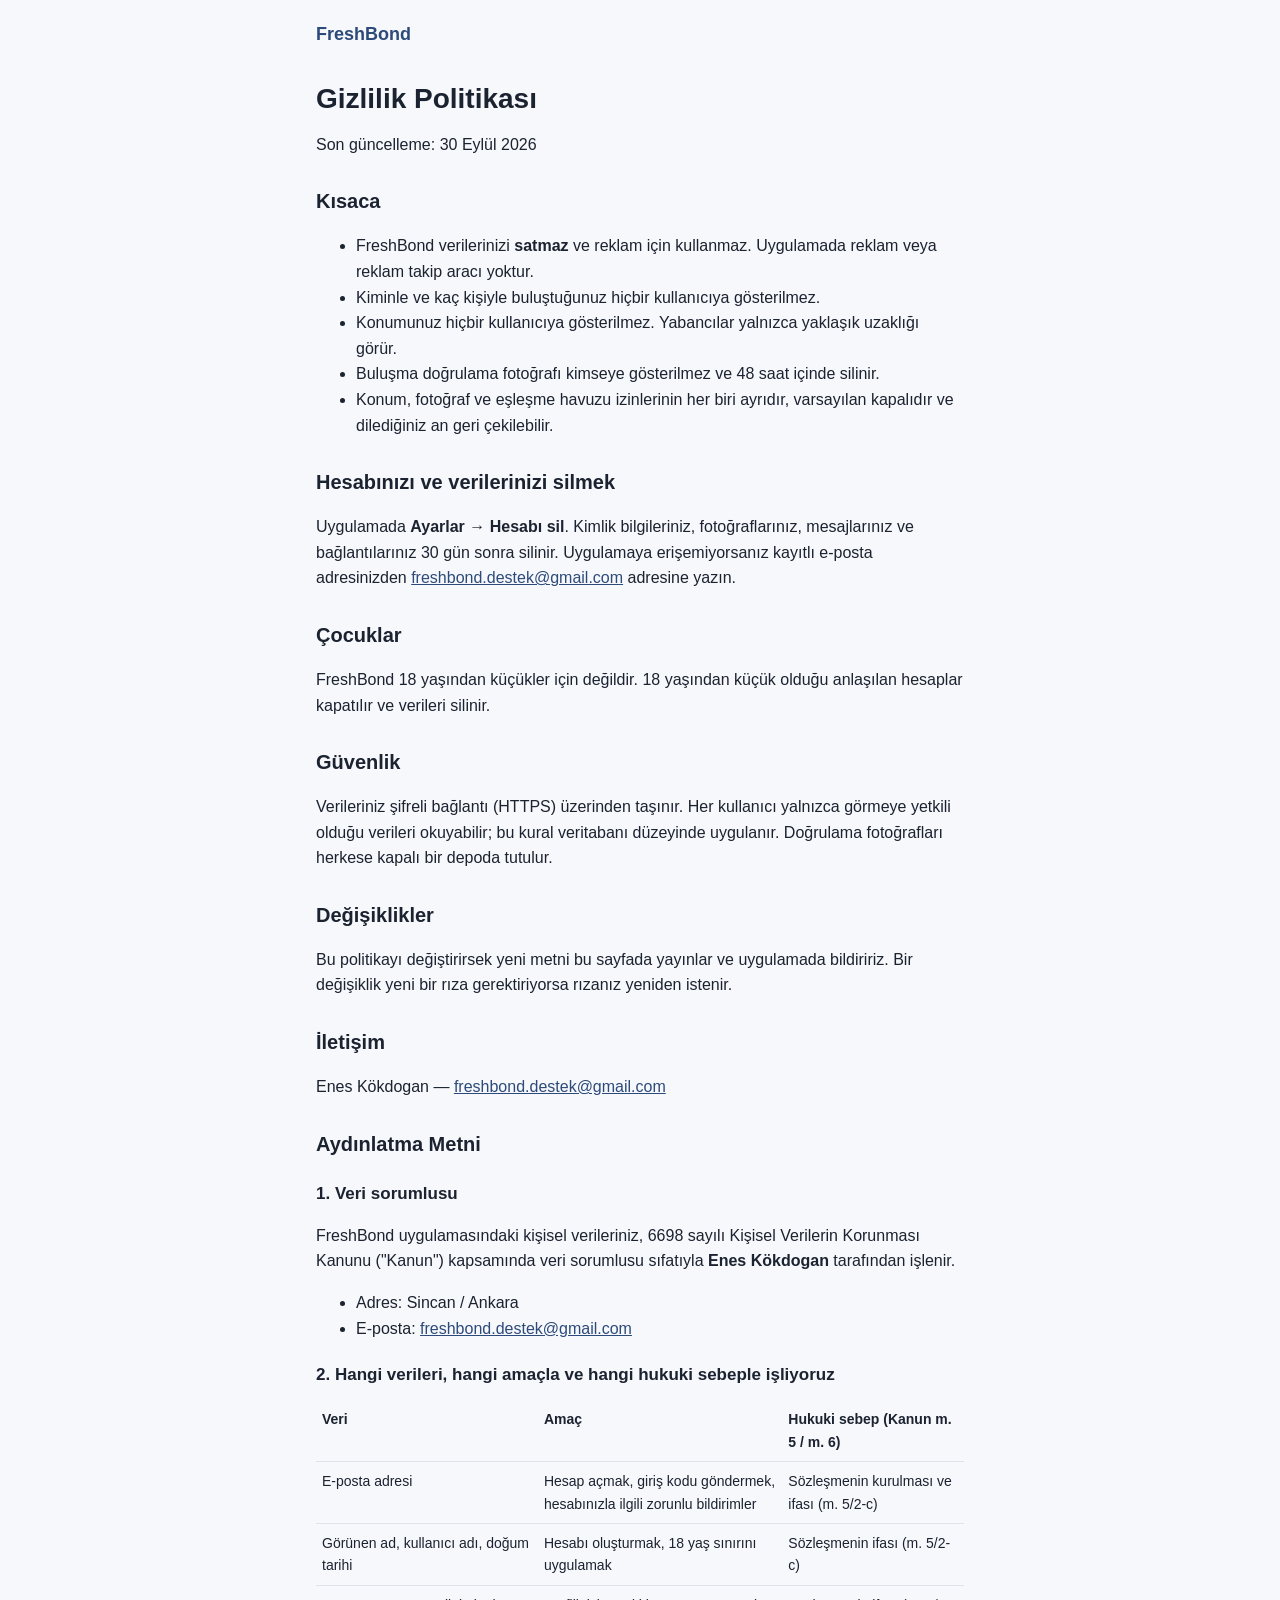
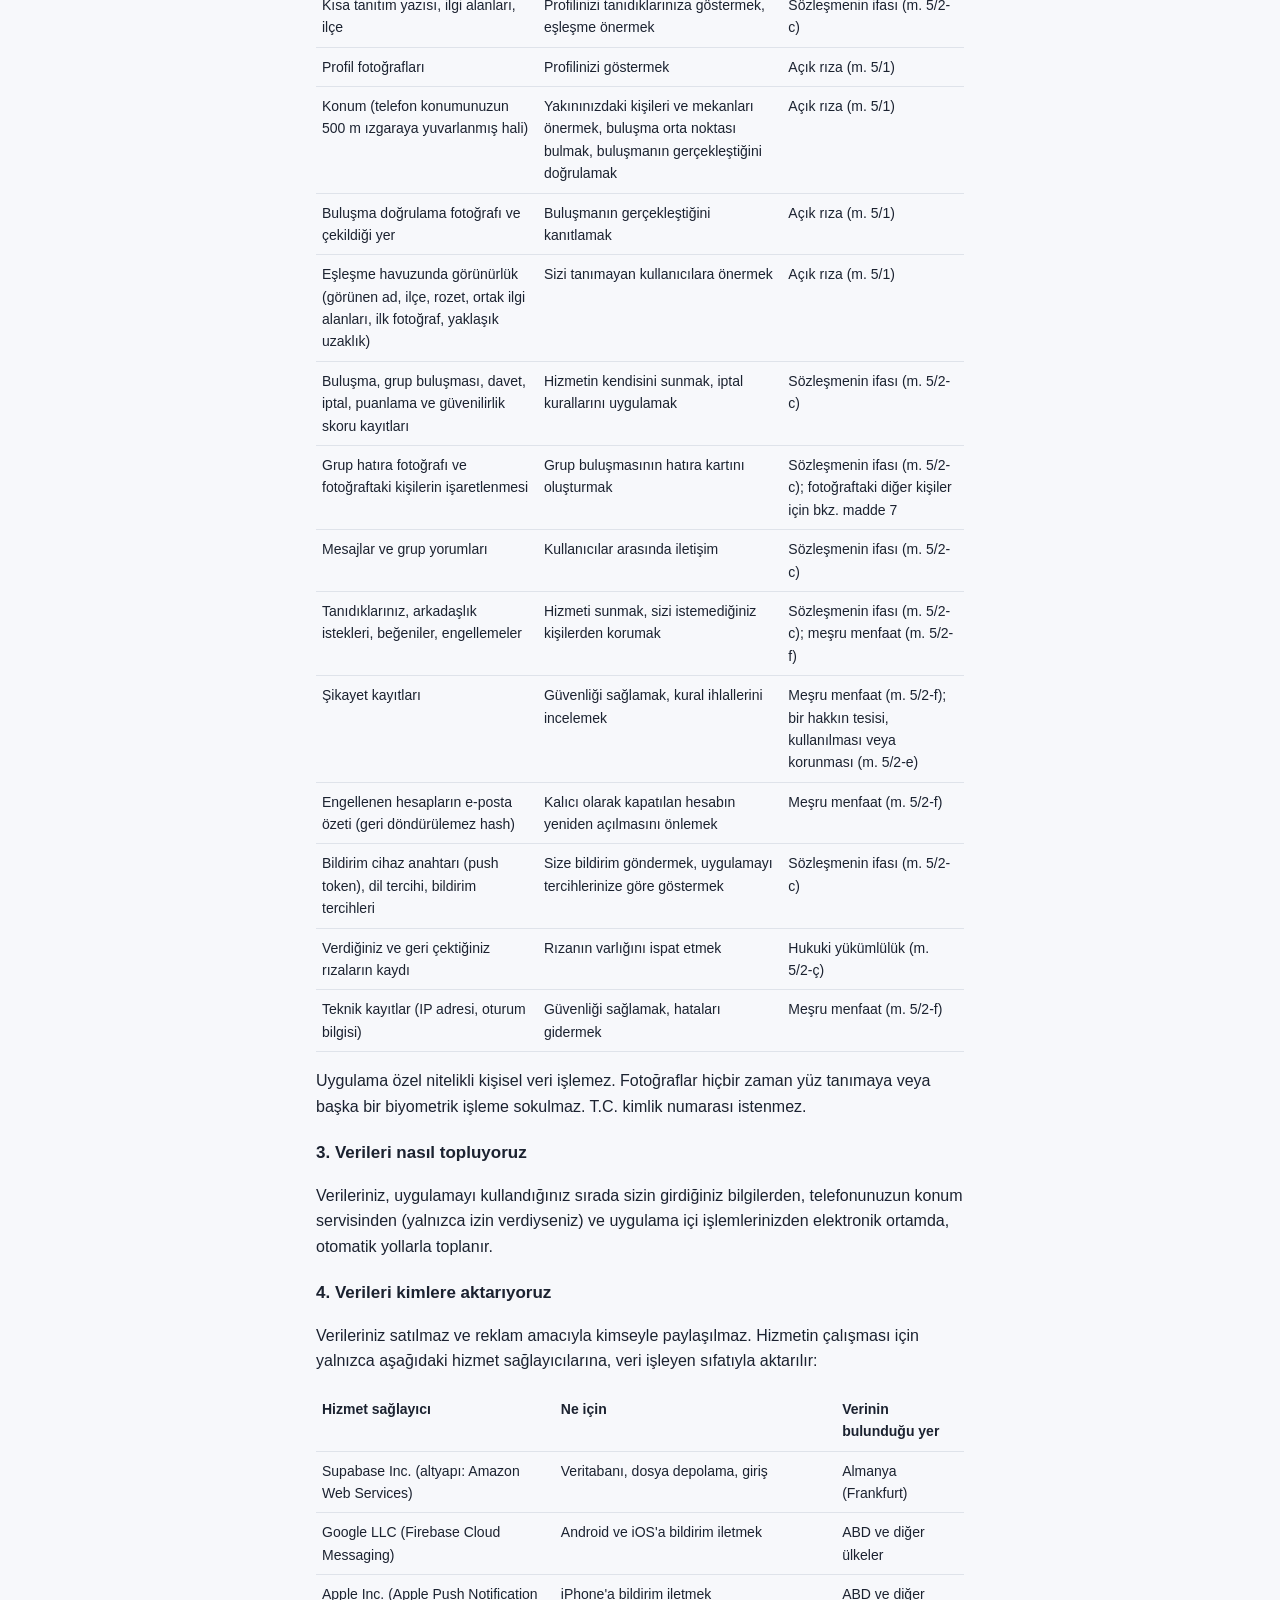
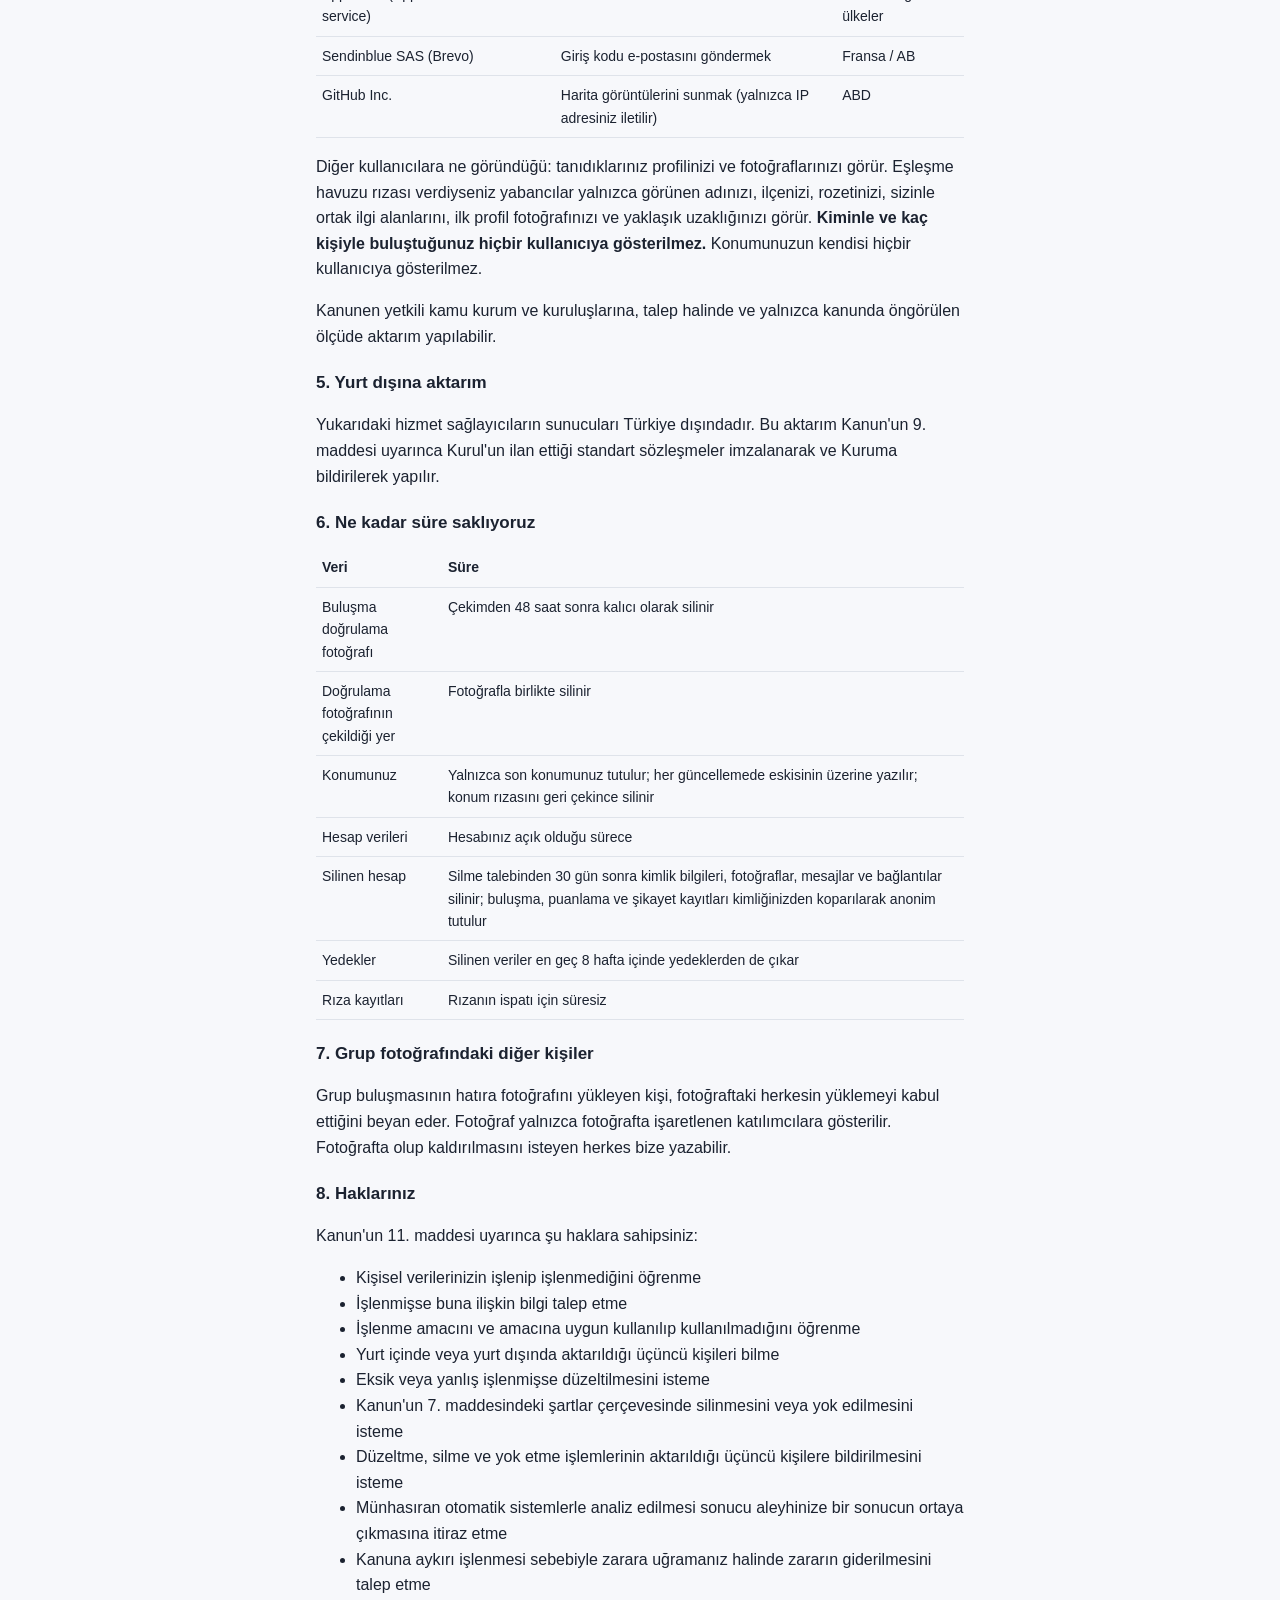
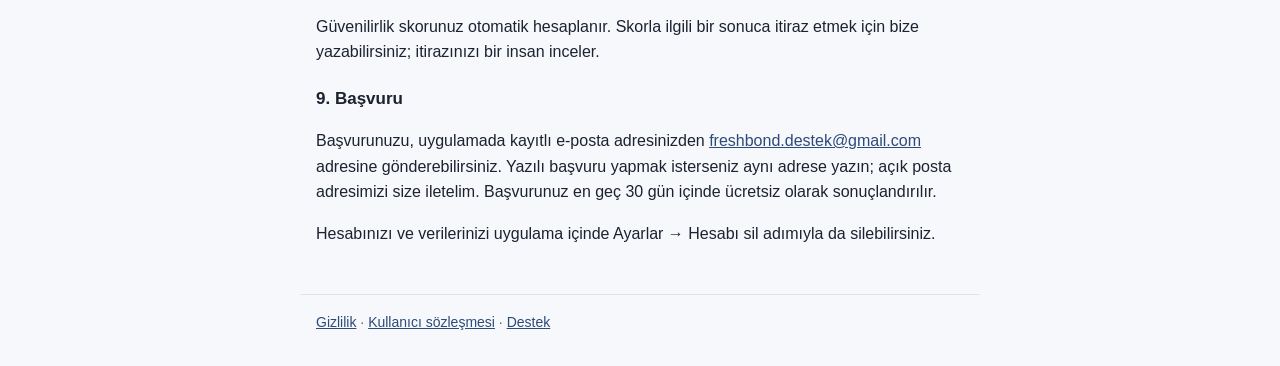
==== freshbond/gizlilik/index.html @ 0fcd7719 "FreshBond public pages: privacy, terms, support, invite Co-Authored-By: Claude Opus 5.5 <noreply@ant" ====
<!doctype html>
<html lang="tr">
<head>
<meta charset="utf-8">
<meta name="viewport" content="width=device-width, initial-scale=1">
<title>Gizlilik Politikası · FreshBond</title>
<link rel="stylesheet" href="../style.css">
</head>
<body>
<header><a class="brand" href="../">FreshBond</a></header>
<main>
<h1>Gizlilik Politikası</h1>
<p>Son güncelleme: 30 Eylül 2026</p>
<h2>Kısaca</h2>
<ul><li>FreshBond verilerinizi <strong>satmaz</strong> ve reklam için kullanmaz. Uygulamada reklam veya reklam takip aracı yoktur.</li><li>Kiminle ve kaç kişiyle buluştuğunuz hiçbir kullanıcıya gösterilmez.</li><li>Konumunuz hiçbir kullanıcıya gösterilmez. Yabancılar yalnızca yaklaşık uzaklığı görür.</li><li>Buluşma doğrulama fotoğrafı kimseye gösterilmez ve 48 saat içinde silinir.</li><li>Konum, fotoğraf ve eşleşme havuzu izinlerinin her biri ayrıdır, varsayılan kapalıdır ve dilediğiniz an geri çekilebilir.</li></ul>
<h2>Hesabınızı ve verilerinizi silmek</h2>
<p>Uygulamada <strong>Ayarlar → Hesabı sil</strong>. Kimlik bilgileriniz, fotoğraflarınız, mesajlarınız ve bağlantılarınız 30 gün sonra silinir. Uygulamaya erişemiyorsanız kayıtlı e-posta adresinizden <a href="mailto:freshbond.destek@gmail.com">freshbond.destek@gmail.com</a> adresine yazın.</p>
<h2>Çocuklar</h2>
<p>FreshBond 18 yaşından küçükler için değildir. 18 yaşından küçük olduğu anlaşılan hesaplar kapatılır ve verileri silinir.</p>
<h2>Güvenlik</h2>
<p>Verileriniz şifreli bağlantı (HTTPS) üzerinden taşınır. Her kullanıcı yalnızca görmeye yetkili olduğu verileri okuyabilir; bu kural veritabanı düzeyinde uygulanır. Doğrulama fotoğrafları herkese kapalı bir depoda tutulur.</p>
<h2>Değişiklikler</h2>
<p>Bu politikayı değiştirirsek yeni metni bu sayfada yayınlar ve uygulamada bildiririz. Bir değişiklik yeni bir rıza gerektiriyorsa rızanız yeniden istenir.</p>
<h2>İletişim</h2>
<p>Enes Kökdogan — <a href="mailto:freshbond.destek@gmail.com">freshbond.destek@gmail.com</a></p>
<h2>Aydınlatma Metni</h2>
<h3>1. Veri sorumlusu</h3>
<p>FreshBond uygulamasındaki kişisel verileriniz, 6698 sayılı Kişisel Verilerin Korunması Kanunu ("Kanun") kapsamında veri sorumlusu sıfatıyla <strong>Enes Kökdogan</strong> tarafından işlenir.</p>
<ul><li>Adres: Sincan / Ankara</li><li>E-posta: <a href="mailto:freshbond.destek@gmail.com">freshbond.destek@gmail.com</a></li></ul>
<h3>2. Hangi verileri, hangi amaçla ve hangi hukuki sebeple işliyoruz</h3>
<div class="table"><table><thead><tr><th>Veri</th><th>Amaç</th><th>Hukuki sebep (Kanun m. 5 / m. 6)</th></tr></thead><tbody><tr><td>E-posta adresi</td><td>Hesap açmak, giriş kodu göndermek, hesabınızla ilgili zorunlu bildirimler</td><td>Sözleşmenin kurulması ve ifası (m. 5/2-c)</td></tr><tr><td>Görünen ad, kullanıcı adı, doğum tarihi</td><td>Hesabı oluşturmak, 18 yaş sınırını uygulamak</td><td>Sözleşmenin ifası (m. 5/2-c)</td></tr><tr><td>Kısa tanıtım yazısı, ilgi alanları, ilçe</td><td>Profilinizi tanıdıklarınıza göstermek, eşleşme önermek</td><td>Sözleşmenin ifası (m. 5/2-c)</td></tr><tr><td>Profil fotoğrafları</td><td>Profilinizi göstermek</td><td>Açık rıza (m. 5/1)</td></tr><tr><td>Konum (telefon konumunuzun 500 m ızgaraya yuvarlanmış hali)</td><td>Yakınınızdaki kişileri ve mekanları önermek, buluşma orta noktası bulmak, buluşmanın gerçekleştiğini doğrulamak</td><td>Açık rıza (m. 5/1)</td></tr><tr><td>Buluşma doğrulama fotoğrafı ve çekildiği yer</td><td>Buluşmanın gerçekleştiğini kanıtlamak</td><td>Açık rıza (m. 5/1)</td></tr><tr><td>Eşleşme havuzunda görünürlük (görünen ad, ilçe, rozet, ortak ilgi alanları, ilk fotoğraf, yaklaşık uzaklık)</td><td>Sizi tanımayan kullanıcılara önermek</td><td>Açık rıza (m. 5/1)</td></tr><tr><td>Buluşma, grup buluşması, davet, iptal, puanlama ve güvenilirlik skoru kayıtları</td><td>Hizmetin kendisini sunmak, iptal kurallarını uygulamak</td><td>Sözleşmenin ifası (m. 5/2-c)</td></tr><tr><td>Grup hatıra fotoğrafı ve fotoğraftaki kişilerin işaretlenmesi</td><td>Grup buluşmasının hatıra kartını oluşturmak</td><td>Sözleşmenin ifası (m. 5/2-c); fotoğraftaki diğer kişiler için bkz. madde 7</td></tr><tr><td>Mesajlar ve grup yorumları</td><td>Kullanıcılar arasında iletişim</td><td>Sözleşmenin ifası (m. 5/2-c)</td></tr><tr><td>Tanıdıklarınız, arkadaşlık istekleri, beğeniler, engellemeler</td><td>Hizmeti sunmak, sizi istemediğiniz kişilerden korumak</td><td>Sözleşmenin ifası (m. 5/2-c); meşru menfaat (m. 5/2-f)</td></tr><tr><td>Şikayet kayıtları</td><td>Güvenliği sağlamak, kural ihlallerini incelemek</td><td>Meşru menfaat (m. 5/2-f); bir hakkın tesisi, kullanılması veya korunması (m. 5/2-e)</td></tr><tr><td>Engellenen hesapların e-posta özeti (geri döndürülemez hash)</td><td>Kalıcı olarak kapatılan hesabın yeniden açılmasını önlemek</td><td>Meşru menfaat (m. 5/2-f)</td></tr><tr><td>Bildirim cihaz anahtarı (push token), dil tercihi, bildirim tercihleri</td><td>Size bildirim göndermek, uygulamayı tercihlerinize göre göstermek</td><td>Sözleşmenin ifası (m. 5/2-c)</td></tr><tr><td>Verdiğiniz ve geri çektiğiniz rızaların kaydı</td><td>Rızanın varlığını ispat etmek</td><td>Hukuki yükümlülük (m. 5/2-ç)</td></tr><tr><td>Teknik kayıtlar (IP adresi, oturum bilgisi)</td><td>Güvenliği sağlamak, hataları gidermek</td><td>Meşru menfaat (m. 5/2-f)</td></tr></tbody></table></div>
<p>Uygulama özel nitelikli kişisel veri işlemez. Fotoğraflar hiçbir zaman yüz tanımaya veya başka bir biyometrik işleme sokulmaz. T.C. kimlik numarası istenmez.</p>
<h3>3. Verileri nasıl topluyoruz</h3>
<p>Verileriniz, uygulamayı kullandığınız sırada sizin girdiğiniz bilgilerden, telefonunuzun konum servisinden (yalnızca izin verdiyseniz) ve uygulama içi işlemlerinizden elektronik ortamda, otomatik yollarla toplanır.</p>
<h3>4. Verileri kimlere aktarıyoruz</h3>
<p>Verileriniz satılmaz ve reklam amacıyla kimseyle paylaşılmaz. Hizmetin çalışması için yalnızca aşağıdaki hizmet sağlayıcılarına, veri işleyen sıfatıyla aktarılır:</p>
<div class="table"><table><thead><tr><th>Hizmet sağlayıcı</th><th>Ne için</th><th>Verinin bulunduğu yer</th></tr></thead><tbody><tr><td>Supabase Inc. (altyapı: Amazon Web Services)</td><td>Veritabanı, dosya depolama, giriş</td><td>Almanya (Frankfurt)</td></tr><tr><td>Google LLC (Firebase Cloud Messaging)</td><td>Android ve iOS'a bildirim iletmek</td><td>ABD ve diğer ülkeler</td></tr><tr><td>Apple Inc. (Apple Push Notification service)</td><td>iPhone'a bildirim iletmek</td><td>ABD ve diğer ülkeler</td></tr><tr><td>Sendinblue SAS (Brevo)</td><td>Giriş kodu e-postasını göndermek</td><td>Fransa / AB</td></tr><tr><td>GitHub Inc.</td><td>Harita görüntülerini sunmak (yalnızca IP adresiniz iletilir)</td><td>ABD</td></tr></tbody></table></div>
<p>Diğer kullanıcılara ne göründüğü: tanıdıklarınız profilinizi ve fotoğraflarınızı görür. Eşleşme havuzu rızası verdiyseniz yabancılar yalnızca görünen adınızı, ilçenizi, rozetinizi, sizinle ortak ilgi alanlarını, ilk profil fotoğrafınızı ve yaklaşık uzaklığınızı görür. <strong>Kiminle ve kaç kişiyle buluştuğunuz hiçbir kullanıcıya gösterilmez.</strong> Konumunuzun kendisi hiçbir kullanıcıya gösterilmez.</p>
<p>Kanunen yetkili kamu kurum ve kuruluşlarına, talep halinde ve yalnızca kanunda öngörülen ölçüde aktarım yapılabilir.</p>
<h3>5. Yurt dışına aktarım</h3>
<p>Yukarıdaki hizmet sağlayıcıların sunucuları Türkiye dışındadır. Bu aktarım Kanun'un 9. maddesi uyarınca Kurul'un ilan ettiği standart sözleşmeler imzalanarak ve Kuruma bildirilerek yapılır.</p>
<h3>6. Ne kadar süre saklıyoruz</h3>
<div class="table"><table><thead><tr><th>Veri</th><th>Süre</th></tr></thead><tbody><tr><td>Buluşma doğrulama fotoğrafı</td><td>Çekimden 48 saat sonra kalıcı olarak silinir</td></tr><tr><td>Doğrulama fotoğrafının çekildiği yer</td><td>Fotoğrafla birlikte silinir</td></tr><tr><td>Konumunuz</td><td>Yalnızca son konumunuz tutulur; her güncellemede eskisinin üzerine yazılır; konum rızasını geri çekince silinir</td></tr><tr><td>Hesap verileri</td><td>Hesabınız açık olduğu sürece</td></tr><tr><td>Silinen hesap</td><td>Silme talebinden 30 gün sonra kimlik bilgileri, fotoğraflar, mesajlar ve bağlantılar silinir; buluşma, puanlama ve şikayet kayıtları kimliğinizden koparılarak anonim tutulur</td></tr><tr><td>Yedekler</td><td>Silinen veriler en geç 8 hafta içinde yedeklerden de çıkar</td></tr><tr><td>Rıza kayıtları</td><td>Rızanın ispatı için süresiz</td></tr></tbody></table></div>
<h3>7. Grup fotoğrafındaki diğer kişiler</h3>
<p>Grup buluşmasının hatıra fotoğrafını yükleyen kişi, fotoğraftaki herkesin yüklemeyi kabul ettiğini beyan eder. Fotoğraf yalnızca fotoğrafta işaretlenen katılımcılara gösterilir. Fotoğrafta olup kaldırılmasını isteyen herkes bize yazabilir.</p>
<h3>8. Haklarınız</h3>
<p>Kanun'un 11. maddesi uyarınca şu haklara sahipsiniz:</p>
<ul><li>Kişisel verilerinizin işlenip işlenmediğini öğrenme</li><li>İşlenmişse buna ilişkin bilgi talep etme</li><li>İşlenme amacını ve amacına uygun kullanılıp kullanılmadığını öğrenme</li><li>Yurt içinde veya yurt dışında aktarıldığı üçüncü kişileri bilme</li><li>Eksik veya yanlış işlenmişse düzeltilmesini isteme</li><li>Kanun'un 7. maddesindeki şartlar çerçevesinde silinmesini veya yok edilmesini isteme</li><li>Düzeltme, silme ve yok etme işlemlerinin aktarıldığı üçüncü kişilere bildirilmesini isteme</li><li>Münhasıran otomatik sistemlerle analiz edilmesi sonucu aleyhinize bir sonucun ortaya çıkmasına itiraz etme</li><li>Kanuna aykırı işlenmesi sebebiyle zarara uğramanız halinde zararın giderilmesini talep etme</li></ul>
<p>Güvenilirlik skorunuz otomatik hesaplanır. Skorla ilgili bir sonuca itiraz etmek için bize yazabilirsiniz; itirazınızı bir insan inceler.</p>
<h3>9. Başvuru</h3>
<p>Başvurunuzu, uygulamada kayıtlı e-posta adresinizden <a href="mailto:freshbond.destek@gmail.com">freshbond.destek@gmail.com</a> adresine gönderebilirsiniz. Yazılı başvuru yapmak isterseniz aynı adrese yazın; açık posta adresimizi size iletelim. Başvurunuz en geç 30 gün içinde ücretsiz olarak sonuçlandırılır.</p>
<p>Hesabınızı ve verilerinizi uygulama içinde Ayarlar → Hesabı sil adımıyla da silebilirsiniz.</p>
</main>
<footer>
<a href="../gizlilik/">Gizlilik</a> · <a href="../sozlesme/">Kullanıcı sözleşmesi</a> · <a href="../destek/">Destek</a>
</footer>
</body>
</html>
---- freshbond/style.css ----
*,*::before,*::after{box-sizing:border-box}
:root{--bg:#f7f8fb;--text:#1b2230;--muted:#5b6475;--accent:#2C4A7A;--line:#dfe3ea;--card:#ffffff}
@media (prefers-color-scheme:dark){:root{--bg:#0e1420;--text:#e6ebf3;--muted:#9aa4b5;--accent:#9DB7E0;--line:#243048;--card:#151d2c}}
html{-webkit-text-size-adjust:100%}
body{margin:0;background:var(--bg);color:var(--text);font:16px/1.6 -apple-system,BlinkMacSystemFont,"Segoe UI",Roboto,Helvetica,Arial,sans-serif}
header,main,footer{max-width:680px;margin:0 auto;padding:0 16px}
header{padding-top:20px}
.brand{font-weight:700;color:var(--accent);text-decoration:none;font-size:18px}
main{padding-top:8px;padding-bottom:32px;overflow-wrap:anywhere}
h1{font-size:28px;line-height:1.25;margin:24px 0 12px}
h2{font-size:20px;margin:28px 0 8px}
h3{font-size:17px;margin:20px 0 6px}
a{color:var(--accent)}
.lead{font-size:18px;color:var(--muted)}
.button{display:inline-block;background:var(--accent);color:var(--bg);padding:12px 20px;border-radius:12px;text-decoration:none;font-weight:600}
.button.secondary{background:transparent;color:var(--accent);border:1px solid var(--accent)}
code{background:var(--card);border:1px solid var(--line);border-radius:6px;padding:2px 6px;font-size:14px}
button{font:inherit;padding:6px 12px;border-radius:8px;border:1px solid var(--line);background:var(--card);color:var(--text)}
.table{overflow-x:auto;margin:12px 0}
table{border-collapse:collapse;width:100%;font-size:14px}
th,td{text-align:left;vertical-align:top;border-bottom:1px solid var(--line);padding:8px 6px}
footer{border-top:1px solid var(--line);padding-top:16px;padding-bottom:32px;color:var(--muted);font-size:14px}
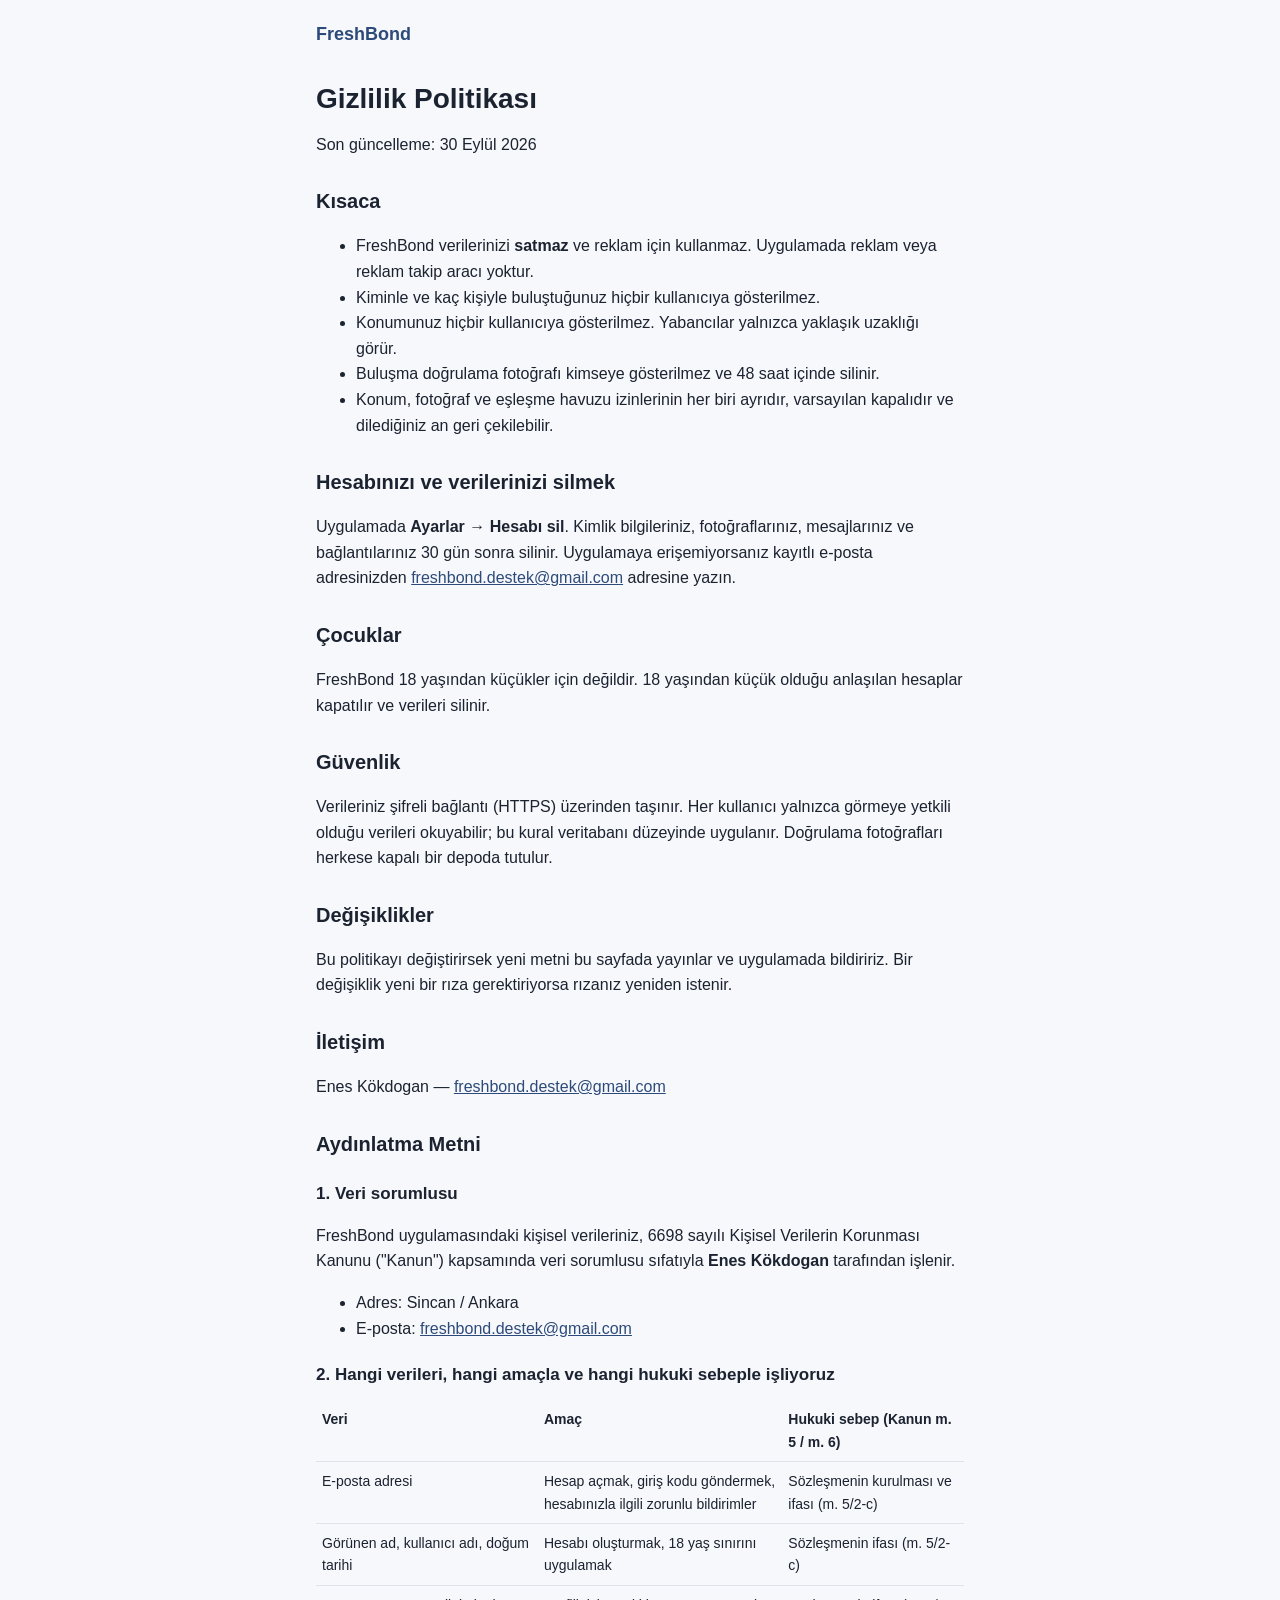
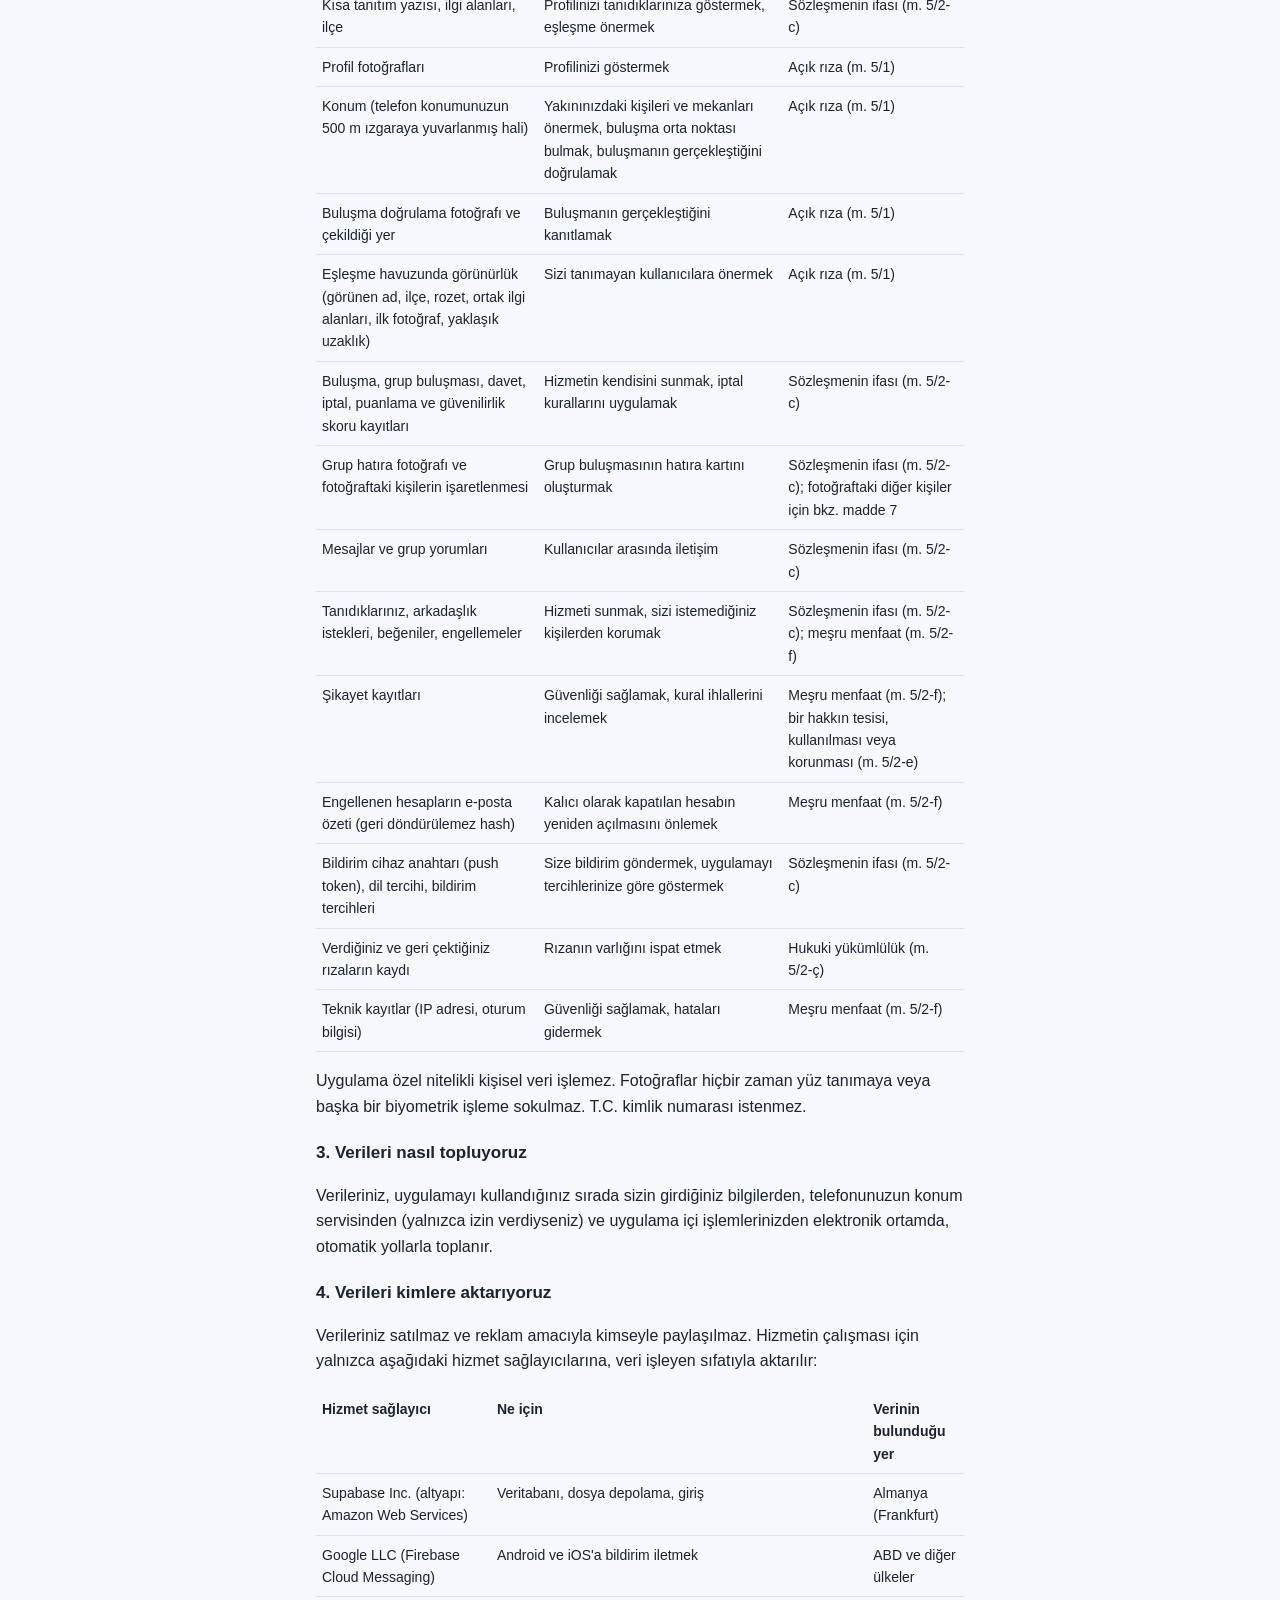
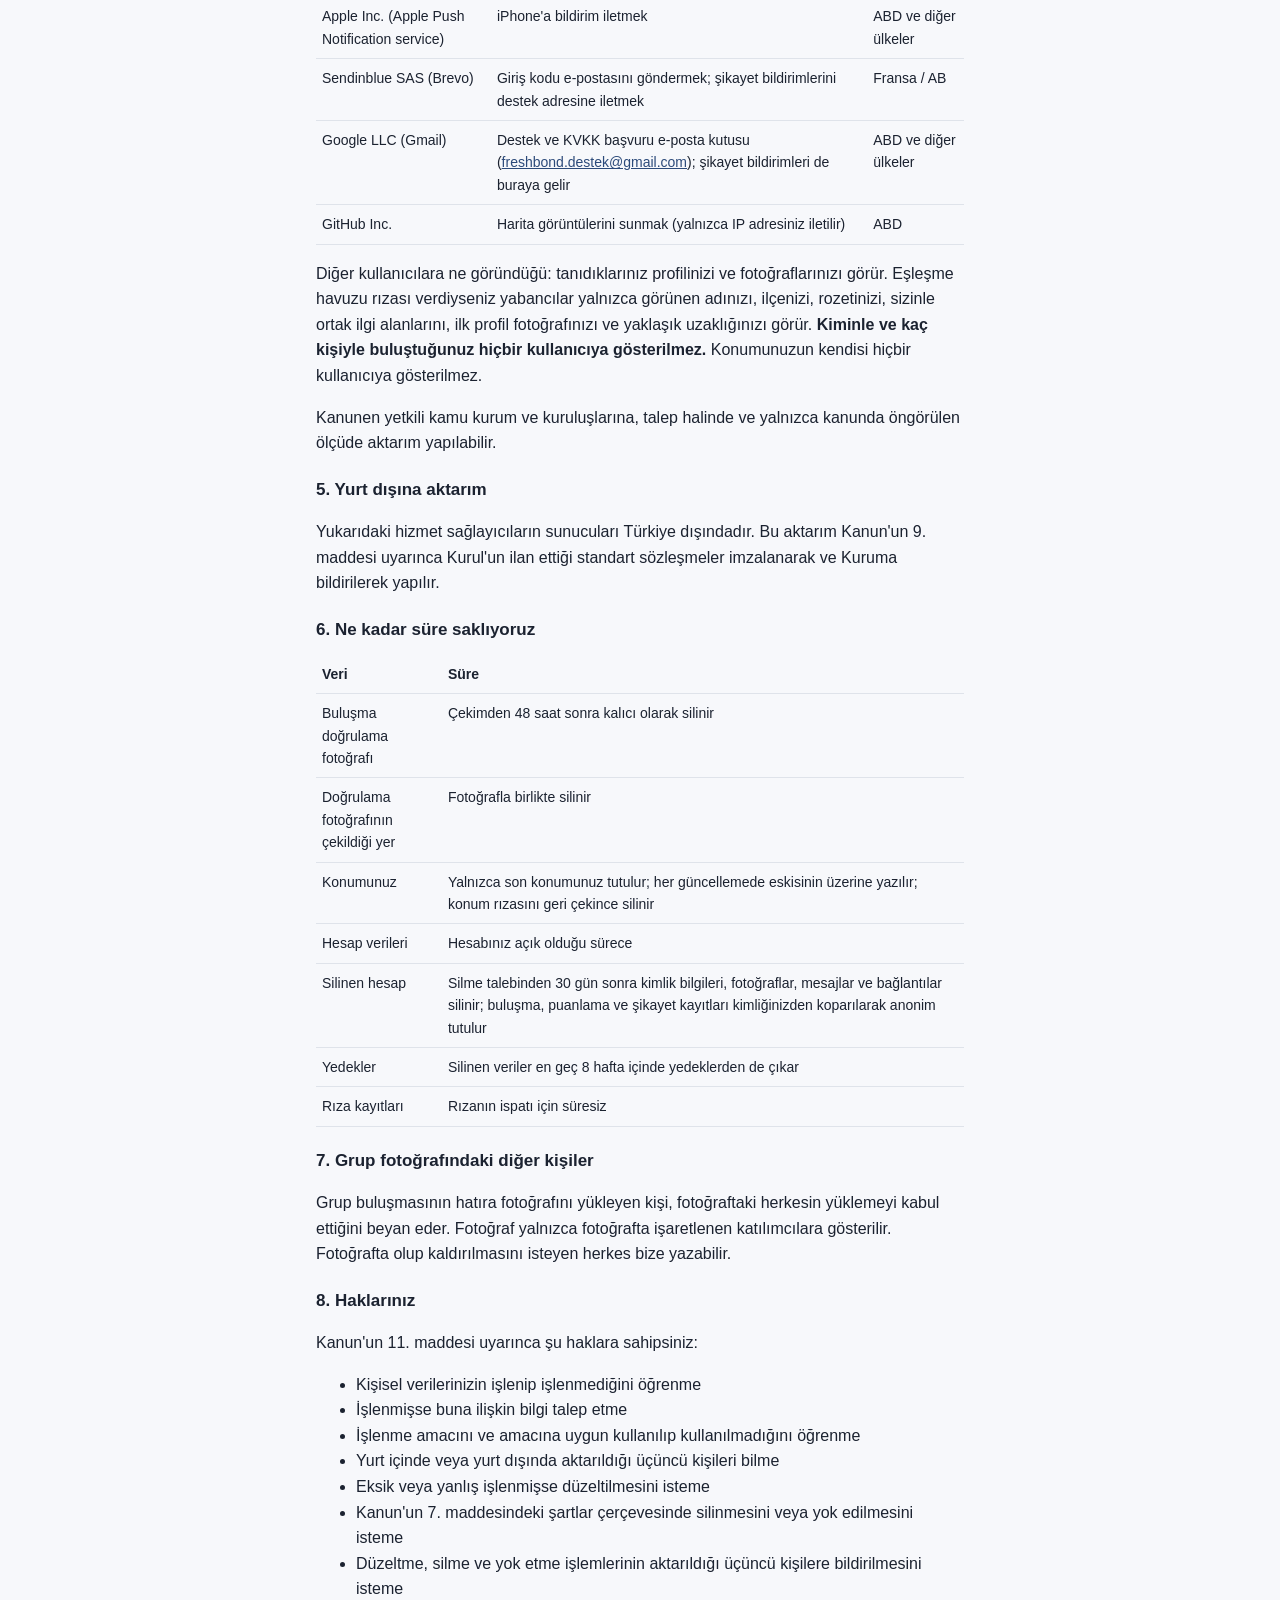
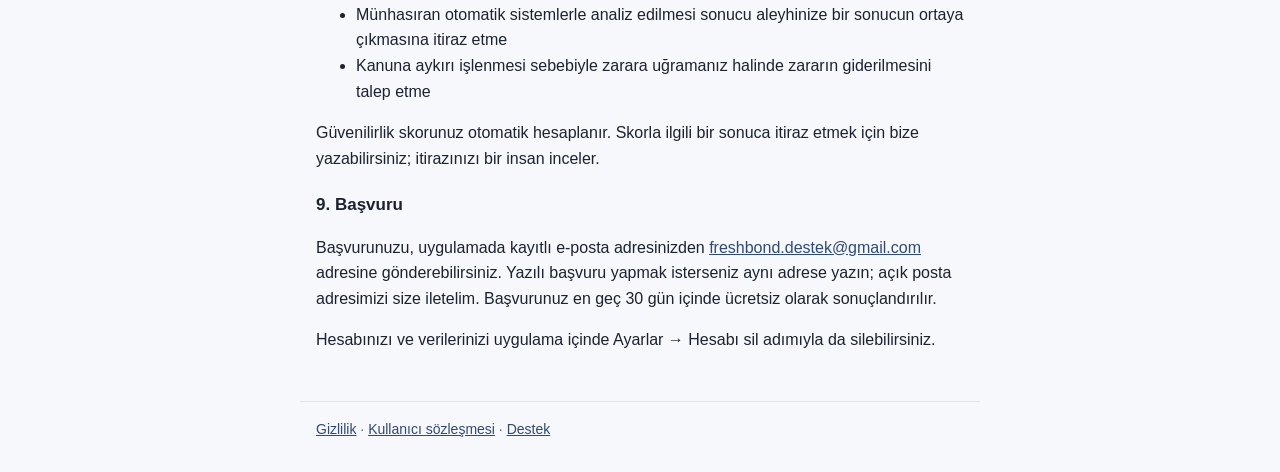
==== commit 7d7d1f58: "FreshBond privacy: name where report mails go (Brevo, Gmail) Co-Authored-By: Claude Opus 5.5 <norepl" ====
--- a/freshbond/gizlilik/index.html
+++ b/freshbond/gizlilik/index.html
@@ -34,7 +34,7 @@
 <p>Verileriniz, uygulamayı kullandığınız sırada sizin girdiğiniz bilgilerden, telefonunuzun konum servisinden (yalnızca izin verdiyseniz) ve uygulama içi işlemlerinizden elektronik ortamda, otomatik yollarla toplanır.</p>
 <h3>4. Verileri kimlere aktarıyoruz</h3>
 <p>Verileriniz satılmaz ve reklam amacıyla kimseyle paylaşılmaz. Hizmetin çalışması için yalnızca aşağıdaki hizmet sağlayıcılarına, veri işleyen sıfatıyla aktarılır:</p>
-<div class="table"><table><thead><tr><th>Hizmet sağlayıcı</th><th>Ne için</th><th>Verinin bulunduğu yer</th></tr></thead><tbody><tr><td>Supabase Inc. (altyapı: Amazon Web Services)</td><td>Veritabanı, dosya depolama, giriş</td><td>Almanya (Frankfurt)</td></tr><tr><td>Google LLC (Firebase Cloud Messaging)</td><td>Android ve iOS'a bildirim iletmek</td><td>ABD ve diğer ülkeler</td></tr><tr><td>Apple Inc. (Apple Push Notification service)</td><td>iPhone'a bildirim iletmek</td><td>ABD ve diğer ülkeler</td></tr><tr><td>Sendinblue SAS (Brevo)</td><td>Giriş kodu e-postasını göndermek</td><td>Fransa / AB</td></tr><tr><td>GitHub Inc.</td><td>Harita görüntülerini sunmak (yalnızca IP adresiniz iletilir)</td><td>ABD</td></tr></tbody></table></div>
+<div class="table"><table><thead><tr><th>Hizmet sağlayıcı</th><th>Ne için</th><th>Verinin bulunduğu yer</th></tr></thead><tbody><tr><td>Supabase Inc. (altyapı: Amazon Web Services)</td><td>Veritabanı, dosya depolama, giriş</td><td>Almanya (Frankfurt)</td></tr><tr><td>Google LLC (Firebase Cloud Messaging)</td><td>Android ve iOS'a bildirim iletmek</td><td>ABD ve diğer ülkeler</td></tr><tr><td>Apple Inc. (Apple Push Notification service)</td><td>iPhone'a bildirim iletmek</td><td>ABD ve diğer ülkeler</td></tr><tr><td>Sendinblue SAS (Brevo)</td><td>Giriş kodu e-postasını göndermek; şikayet bildirimlerini destek adresine iletmek</td><td>Fransa / AB</td></tr><tr><td>Google LLC (Gmail)</td><td>Destek ve KVKK başvuru e-posta kutusu (<a href="mailto:freshbond.destek@gmail.com">freshbond.destek@gmail.com</a>); şikayet bildirimleri de buraya gelir</td><td>ABD ve diğer ülkeler</td></tr><tr><td>GitHub Inc.</td><td>Harita görüntülerini sunmak (yalnızca IP adresiniz iletilir)</td><td>ABD</td></tr></tbody></table></div>
 <p>Diğer kullanıcılara ne göründüğü: tanıdıklarınız profilinizi ve fotoğraflarınızı görür. Eşleşme havuzu rızası verdiyseniz yabancılar yalnızca görünen adınızı, ilçenizi, rozetinizi, sizinle ortak ilgi alanlarını, ilk profil fotoğrafınızı ve yaklaşık uzaklığınızı görür. <strong>Kiminle ve kaç kişiyle buluştuğunuz hiçbir kullanıcıya gösterilmez.</strong> Konumunuzun kendisi hiçbir kullanıcıya gösterilmez.</p>
 <p>Kanunen yetkili kamu kurum ve kuruluşlarına, talep halinde ve yalnızca kanunda öngörülen ölçüde aktarım yapılabilir.</p>
 <h3>5. Yurt dışına aktarım</h3>
